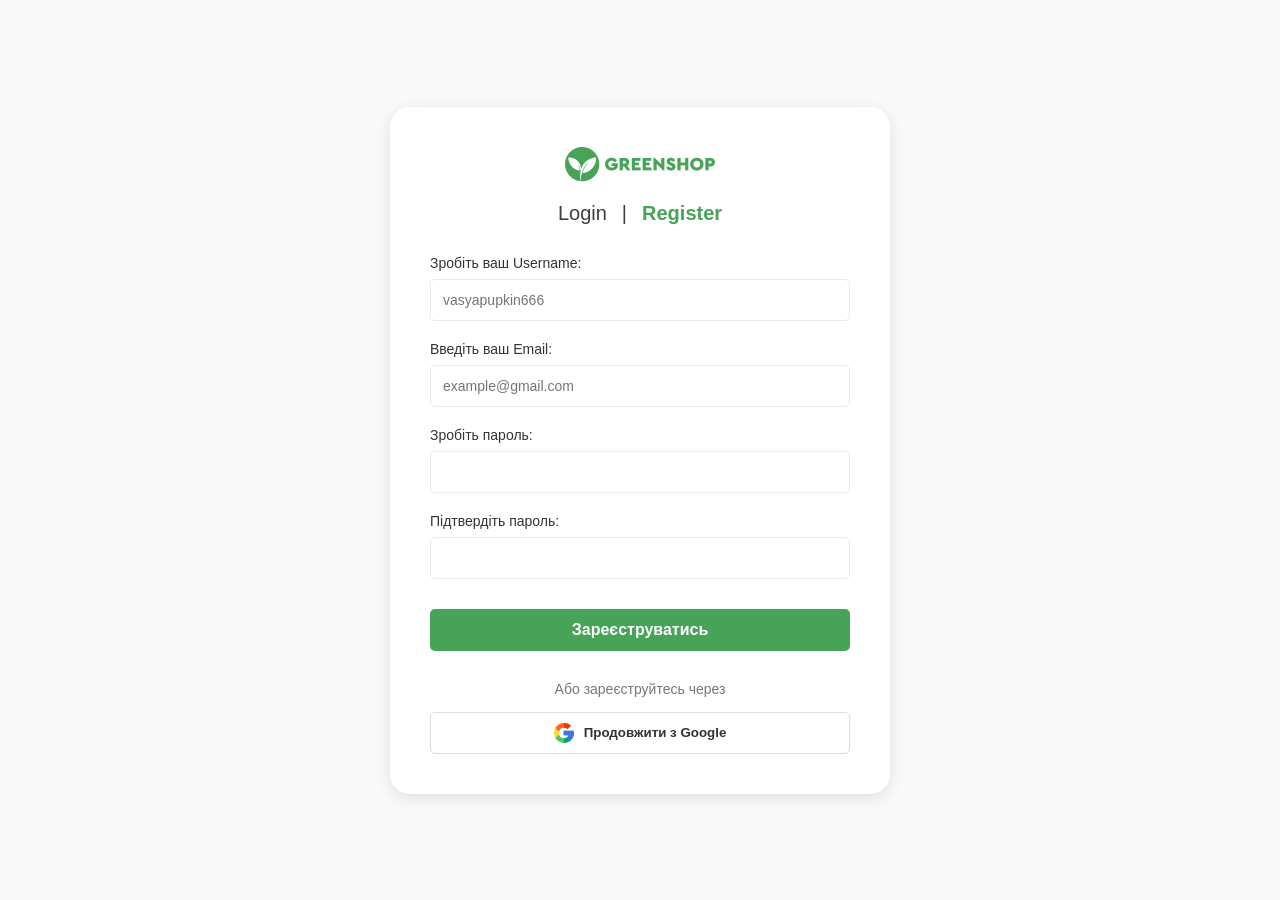
==== register.html @ 5614a02c "first commit" ====
<!DOCTYPE html>
<html lang="uk">
<head>
    <meta charset="UTF-8">
    <meta name="viewport" content="width=device-width, initial-scale=1.0">
    <link rel="stylesheet" href="css/style.css">
    <title>Greenshop - Реєстрація</title> 
</head>
<body class="register-page"> 

    <div class="form-container">
        
        <div class="form-header">
            <div class="logo-container">
                <img src="images/logo.png" alt="logo" style="height: 35px;"> 
            </div>
            
            <nav class="auth-nav">
                <button type="button" class="btn-link">Login</button>
                <span class="divider">|</span>
                <button type="button" class="btn-link btn-link--active">Register</button>
            </nav>
        </div>

        <form action="index.html" class="register-form">
            
            <div class="form-group">
                <label for="username">Зробіть ваш Username:</label>
                <input type="text" id="username" class="input-field" placeholder="vasyapupkin666" required>
            </div>

            <div class="form-group">
                <label for="email">Введіть ваш Email:</label>
                <input type="email" id="email" class="input-field" placeholder="example@gmail.com" required>
            </div>

            <div class="form-group">
                <label for="password">Зробіть пароль:</label>
                <input type="password" id="password" class="input-field">
            </div>

            <div class="form-group">
                <label for="confirm_password">Підтвердіть пароль:</label>
                <input type="password" id="confirm_password" class="input-field">
            </div>

            <button type="submit" class="btn btn-main">Зареєструватись</button>
        </form>

        <div class="social-login">
             <p class="social-text">Або зареєструйтесь через</p>
             <button type="button" class="btn btn-google">
                 <img src="images/google.svg" alt="google-icon">
                 Продовжити з Google
             </button>
        </div>

    </div>

</body>
</html>
---- css/style.css ----
* {
    box-sizing: border-box;
    margin: 0;
    padding: 0;
}

body {
    font-family: 'Cera Pro', sans-serif; 
    color: #3D3D3D;
    background-color: #fff; 
}

.container {
    max-width: 1200px; 
    width: 100%;      
    margin: 0 auto;    
    padding: 0 15px;   
}

.main-header {
    width: 100%;      
    height: 53px;
    margin-top: 25px;
    border-bottom: 1px solid #e5e5e5;
    display: flex;
    align-items: center;
    justify-content: space-between;
}

.logo-col { 
    display: flex;
    align-items: center;
    width: 20%; 
}

.logo-col img {
    height: 34.3px; 
    width: 150px;
}

.nav-col { 
    flex-grow: 1; 
    text-align: center; 
}

.nav-list { 
    list-style: none; 
    display: flex;
    justify-content: center;
    gap: 50px; 
}

.nav-item a {
    text-decoration: none;
    color: #3D3D3D;
    font-size: 16px;
    line-height: 53px; 
    display: block;
    border-bottom: 3px solid transparent; 
    transition: 0.3s;
}

.nav-item.active a {
    font-weight: bold;
    border-bottom: 3px solid #46A358;
}

.actions-col { 
    width: 25%; 
    display: flex;
    align-items: center;
    justify-content: flex-end;
    gap: 30px; 
}

.icon-link {
    text-decoration: none;
    color: #3D3D3D;
    font-size: 20px;
    display: flex;
    align-items: center;
}

.btn-login {
    background-color: #46A358;
    color: white;
    border: none;
    padding: 8px 20px;
    border-radius: 6px;
    cursor: pointer;
    font-size: 16px;
    font-weight: 500;
    text-decoration: none; 
    display: flex;
    align-items: center;
    gap: 5px; 
}

.hero-section {
    width: 100%;
    height: 450px;
    background-color: #F5F5F5;
    margin-top: 12px;
    border-radius: 20px;
    padding: 0;
    padding-left: 40px;
    display: flex;
    align-items: center;
    justify-content: space-between;
}

.hero-text-box { 
    width: 50%; 
    padding-right: 20px;
    z-index: 5; 
}

.sub-title {
    text-transform: uppercase;
    font-size: 14px;
    letter-spacing: 1px;
    margin-bottom: 10px;
    color: #3D3D3D;
    font-weight: 600;
}

.main-title {
    font-size: 70px;
    line-height: 70px;
    font-weight: 900;
    margin-bottom: 15px;
    color: #3D3D3D;
    text-transform: uppercase;
}

.highlight { 
    color: #46A358;
    font-size: 70px;
    font-style: normal;
    font-weight: 900;
    line-height: 70px;
    text-transform: uppercase;
}

.description {
    font-size: 14px;
    color: #727272;
    line-height: 24px;
    margin-bottom: 30px;
    max-width: 90%;
}

.btn-primary {
    background-color: #46A358;
    color: white;
    border: none;
    padding: 12px 28px;
    border-radius: 6px;
    font-weight: bold;
    font-size: 16px;
    cursor: pointer;
    transition: 0.3s;
    text-transform: uppercase;
}

.btn-primary:hover {
    background-color: #3c8f4b;
}

.hero-image-box {
    width: 50%; 
    height: 100%;           
    position: relative;     
    display: flex;
    align-items: flex-end;  
    justify-content: flex-end; 
}

.hero-img-big {
    display: block;
    width: auto; 
    max-height: 100%;
}

.hero-img-small {
    position: absolute;
    z-index: 2;
    width: 135px;
    height: auto;
    
    left: 100px;   
    bottom: 16px;
}


.register-page {
    background-color: #f9f9f9;
    display: flex;
    justify-content: center;
    align-items: center;
    min-height: 100vh;
}

.form-container {
    background: white;
    padding: 40px;
    border-radius: 20px;
    box-shadow: 0 4px 15px rgba(0,0,0,0.1);
    width: 500px; 
    text-align: left;
}

.form-header {
    text-align: center;
    margin-bottom: 30px;
}

.form-header .logo-container {
    display: flex;
    justify-content: center;
    margin-bottom: 20px;
}

.form-header .auth-nav {
    display: flex;
    justify-content: center;
    align-items: center;
    gap: 15px;
}

.btn-link {
    background: none;
    border: none;
    cursor: pointer;
    font-size: 20px;
    font-weight: 500;
    color: #3D3D3D;
    transition: 0.3s;
}

.btn-link:hover {
    color: #46A358;
}

.btn-link--active {
    color: #46A358;
    font-weight: bold;
}

.divider {
    font-size: 20px;
    color: #3D3D3D;
}

.form-group {
    margin-bottom: 20px;
    display: flex;
    flex-direction: column;
}

.form-group label {
    margin-bottom: 8px;
    font-size: 14px;
    color: #333;
}

.input-field {
    padding: 12px;
    border: 1px solid #eaeaea;
    border-radius: 5px;
    font-size: 14px;
    width: 100%;
}

.input-field:focus {
    border-color: #46A358;
    outline: none;
}

.btn-main {
    width: 100%;
    padding: 12px;
    background-color: #46A358;
    color: white;
    border: none;
    border-radius: 5px;
    font-size: 16px;
    font-weight: bold;
    cursor: pointer;
    transition: 0.3s;
    margin-top: 10px;
}

.btn-main:hover {
    background-color: #3c8f4b;
}

.social-login {
    margin-top: 30px;
    text-align: center;
}

.social-text {
    color: #777;
    font-size: 14px;
    margin-bottom: 15px;
}

.btn-google {
    width: 100%; 
    padding: 10px;
    background-color: white;
    border: 1px solid #ddd;
    color: #333;
    display: flex; 
    align-items: center;
    justify-content: center;
    gap: 10px; 
    cursor: pointer;
    border-radius: 5px;
    font-weight: bold; 
    transition: 0.2s;
}

.btn-google:hover {
    background-color: #f1f1f1;
    border-color: #ccc;
}

.btn-google img {
    width: 20px; 
    height: 20px;
    object-fit: contain;
}
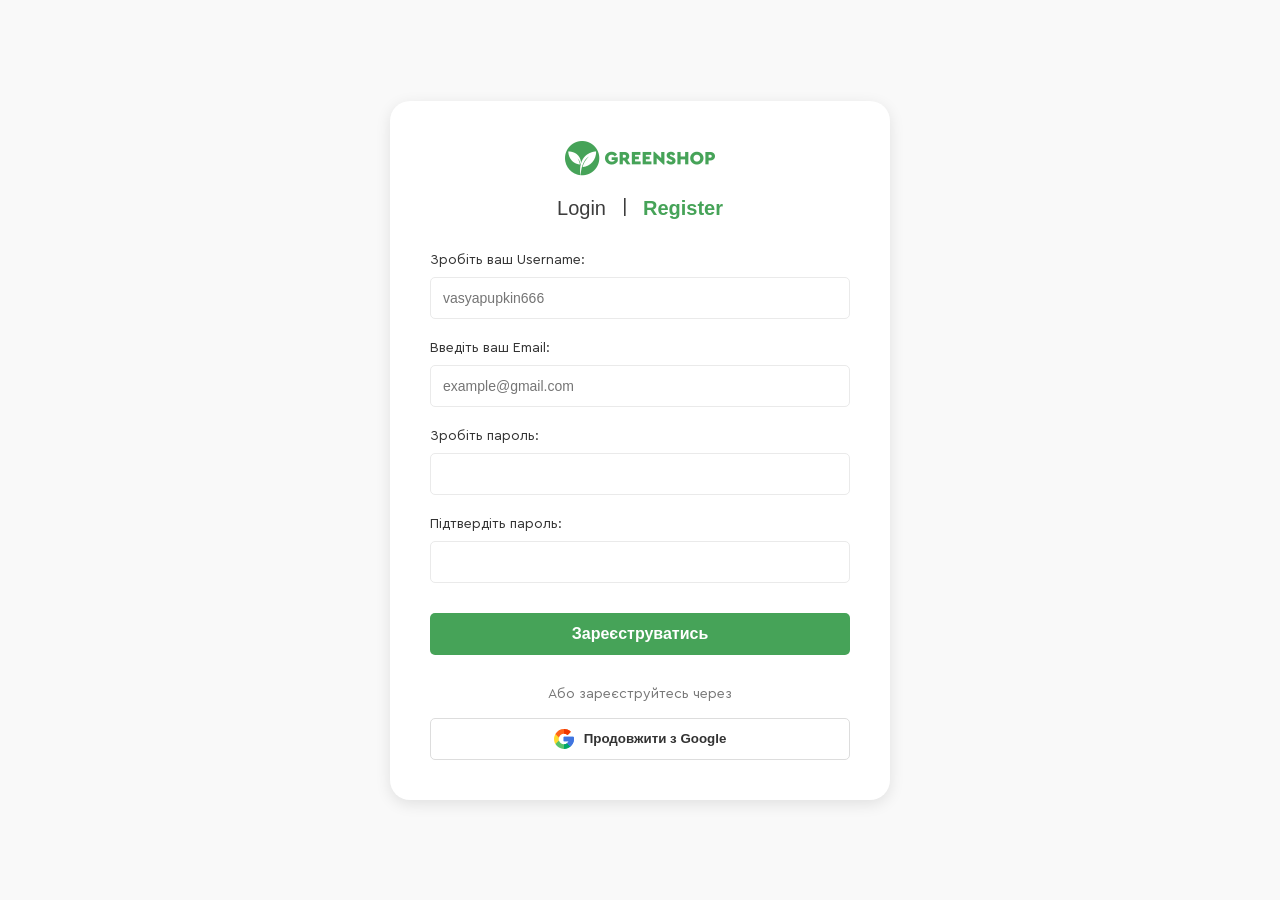
==== commit dcbc316f: "Add files via upload" ====
--- a/register.html
+++ b/register.html
@@ -1,61 +1,61 @@
-<!DOCTYPE html>
-<html lang="uk">
-<head>
-    <meta charset="UTF-8">
-    <meta name="viewport" content="width=device-width, initial-scale=1.0">
-    <link rel="stylesheet" href="css/style.css">
-    <title>Greenshop - Реєстрація</title> 
-</head>
-<body class="register-page"> 
-
-    <div class="form-container">
-        
-        <div class="form-header">
-            <div class="logo-container">
-                <img src="images/logo.png" alt="logo" style="height: 35px;"> 
-            </div>
-            
-            <nav class="auth-nav">
-                <button type="button" class="btn-link">Login</button>
-                <span class="divider">|</span>
-                <button type="button" class="btn-link btn-link--active">Register</button>
-            </nav>
-        </div>
-
-        <form action="index.html" class="register-form">
-            
-            <div class="form-group">
-                <label for="username">Зробіть ваш Username:</label>
-                <input type="text" id="username" class="input-field" placeholder="vasyapupkin666" required>
-            </div>
-
-            <div class="form-group">
-                <label for="email">Введіть ваш Email:</label>
-                <input type="email" id="email" class="input-field" placeholder="example@gmail.com" required>
-            </div>
-
-            <div class="form-group">
-                <label for="password">Зробіть пароль:</label>
-                <input type="password" id="password" class="input-field">
-            </div>
-
-            <div class="form-group">
-                <label for="confirm_password">Підтвердіть пароль:</label>
-                <input type="password" id="confirm_password" class="input-field">
-            </div>
-
-            <button type="submit" class="btn btn-main">Зареєструватись</button>
-        </form>
-
-        <div class="social-login">
-             <p class="social-text">Або зареєструйтесь через</p>
-             <button type="button" class="btn btn-google">
-                 <img src="images/google.svg" alt="google-icon">
-                 Продовжити з Google
-             </button>
-        </div>
-
-    </div>
-
-</body>
+<!DOCTYPE html>
+<html lang="uk">
+<head>
+    <meta charset="UTF-8">
+    <meta name="viewport" content="width=device-width, initial-scale=1.0">
+    <link rel="stylesheet" href="css/style.css">
+    <title>Greenshop - Реєстрація</title> 
+</head>
+<body class="register-page"> 
+
+    <div class="form-container">
+        
+        <div class="form-header">
+            <div class="logo-container">
+                <img src="images/logo.png" alt="logo" style="height: 35px;"> 
+            </div>
+            
+            <nav class="auth-nav">
+                <button type="button" class="btn-link">Login</button>
+                <span class="divider">|</span>
+                <button type="button" class="btn-link btn-link--active">Register</button>
+            </nav>
+        </div>
+
+        <form action="index.html" class="register-form">
+            
+            <div class="form-group">
+                <label for="username">Зробіть ваш Username:</label>
+                <input type="text" id="username" class="input-field" placeholder="vasyapupkin666" required>
+            </div>
+
+            <div class="form-group">
+                <label for="email">Введіть ваш Email:</label>
+                <input type="email" id="email" class="input-field" placeholder="example@gmail.com" required>
+            </div>
+
+            <div class="form-group">
+                <label for="password">Зробіть пароль:</label>
+                <input type="password" id="password" class="input-field">
+            </div>
+
+            <div class="form-group">
+                <label for="confirm_password">Підтвердіть пароль:</label>
+                <input type="password" id="confirm_password" class="input-field">
+            </div>
+
+            <button type="submit" class="btn btn-main">Зареєструватись</button>
+        </form>
+
+        <div class="social-login">
+             <p class="social-text">Або зареєструйтесь через</p>
+             <button type="button" class="btn btn-google">
+                 <img src="images/google.svg" alt="google-icon">
+                 Продовжити з Google
+             </button>
+        </div>
+
+    </div>
+
+</body>
 </html>
--- a/css/style.css
+++ b/css/style.css
@@ -1,334 +1,600 @@
-* {
-    box-sizing: border-box;
-    margin: 0;
-    padding: 0;
-}
-
-body {
-    font-family: 'Cera Pro', sans-serif; 
-    color: #3D3D3D;
-    background-color: #fff; 
-}
-
-.container {
-    max-width: 1200px; 
-    width: 100%;      
-    margin: 0 auto;    
-    padding: 0 15px;   
-}
-
-.main-header {
-    width: 100%;      
-    height: 53px;
-    margin-top: 25px;
-    border-bottom: 1px solid #e5e5e5;
-    display: flex;
-    align-items: center;
-    justify-content: space-between;
-}
-
-.logo-col { 
-    display: flex;
-    align-items: center;
-    width: 20%; 
-}
-
-.logo-col img {
-    height: 34.3px; 
-    width: 150px;
-}
-
-.nav-col { 
-    flex-grow: 1; 
-    text-align: center; 
-}
-
-.nav-list { 
-    list-style: none; 
-    display: flex;
-    justify-content: center;
-    gap: 50px; 
-}
-
-.nav-item a {
-    text-decoration: none;
-    color: #3D3D3D;
-    font-size: 16px;
-    line-height: 53px; 
-    display: block;
-    border-bottom: 3px solid transparent; 
-    transition: 0.3s;
-}
-
-.nav-item.active a {
-    font-weight: bold;
-    border-bottom: 3px solid #46A358;
-}
-
-.actions-col { 
-    width: 25%; 
-    display: flex;
-    align-items: center;
-    justify-content: flex-end;
-    gap: 30px; 
-}
-
-.icon-link {
-    text-decoration: none;
-    color: #3D3D3D;
-    font-size: 20px;
-    display: flex;
-    align-items: center;
-}
-
-.btn-login {
-    background-color: #46A358;
-    color: white;
-    border: none;
-    padding: 8px 20px;
-    border-radius: 6px;
-    cursor: pointer;
-    font-size: 16px;
-    font-weight: 500;
-    text-decoration: none; 
-    display: flex;
-    align-items: center;
-    gap: 5px; 
-}
-
-.hero-section {
-    width: 100%;
-    height: 450px;
-    background-color: #F5F5F5;
-    margin-top: 12px;
-    border-radius: 20px;
-    padding: 0;
-    padding-left: 40px;
-    display: flex;
-    align-items: center;
-    justify-content: space-between;
-}
-
-.hero-text-box { 
-    width: 50%; 
-    padding-right: 20px;
-    z-index: 5; 
-}
-
-.sub-title {
-    text-transform: uppercase;
-    font-size: 14px;
-    letter-spacing: 1px;
-    margin-bottom: 10px;
-    color: #3D3D3D;
-    font-weight: 600;
-}
-
-.main-title {
-    font-size: 70px;
-    line-height: 70px;
-    font-weight: 900;
-    margin-bottom: 15px;
-    color: #3D3D3D;
-    text-transform: uppercase;
-}
-
-.highlight { 
-    color: #46A358;
-    font-size: 70px;
-    font-style: normal;
-    font-weight: 900;
-    line-height: 70px;
-    text-transform: uppercase;
-}
-
-.description {
-    font-size: 14px;
-    color: #727272;
-    line-height: 24px;
-    margin-bottom: 30px;
-    max-width: 90%;
-}
-
-.btn-primary {
-    background-color: #46A358;
-    color: white;
-    border: none;
-    padding: 12px 28px;
-    border-radius: 6px;
-    font-weight: bold;
-    font-size: 16px;
-    cursor: pointer;
-    transition: 0.3s;
-    text-transform: uppercase;
-}
-
-.btn-primary:hover {
-    background-color: #3c8f4b;
-}
-
-.hero-image-box {
-    width: 50%; 
-    height: 100%;           
-    position: relative;     
-    display: flex;
-    align-items: flex-end;  
-    justify-content: flex-end; 
-}
-
-.hero-img-big {
-    display: block;
-    width: auto; 
-    max-height: 100%;
-}
-
-.hero-img-small {
-    position: absolute;
-    z-index: 2;
-    width: 135px;
-    height: auto;
-    
-    left: 100px;   
-    bottom: 16px;
-}
-
-
-.register-page {
-    background-color: #f9f9f9;
-    display: flex;
-    justify-content: center;
-    align-items: center;
-    min-height: 100vh;
-}
-
-.form-container {
-    background: white;
-    padding: 40px;
-    border-radius: 20px;
-    box-shadow: 0 4px 15px rgba(0,0,0,0.1);
-    width: 500px; 
-    text-align: left;
-}
-
-.form-header {
-    text-align: center;
-    margin-bottom: 30px;
-}
-
-.form-header .logo-container {
-    display: flex;
-    justify-content: center;
-    margin-bottom: 20px;
-}
-
-.form-header .auth-nav {
-    display: flex;
-    justify-content: center;
-    align-items: center;
-    gap: 15px;
-}
-
-.btn-link {
-    background: none;
-    border: none;
-    cursor: pointer;
-    font-size: 20px;
-    font-weight: 500;
-    color: #3D3D3D;
-    transition: 0.3s;
-}
-
-.btn-link:hover {
-    color: #46A358;
-}
-
-.btn-link--active {
-    color: #46A358;
-    font-weight: bold;
-}
-
-.divider {
-    font-size: 20px;
-    color: #3D3D3D;
-}
-
-.form-group {
-    margin-bottom: 20px;
-    display: flex;
-    flex-direction: column;
-}
-
-.form-group label {
-    margin-bottom: 8px;
-    font-size: 14px;
-    color: #333;
-}
-
-.input-field {
-    padding: 12px;
-    border: 1px solid #eaeaea;
-    border-radius: 5px;
-    font-size: 14px;
-    width: 100%;
-}
-
-.input-field:focus {
-    border-color: #46A358;
-    outline: none;
-}
-
-.btn-main {
-    width: 100%;
-    padding: 12px;
-    background-color: #46A358;
-    color: white;
-    border: none;
-    border-radius: 5px;
-    font-size: 16px;
-    font-weight: bold;
-    cursor: pointer;
-    transition: 0.3s;
-    margin-top: 10px;
-}
-
-.btn-main:hover {
-    background-color: #3c8f4b;
-}
-
-.social-login {
-    margin-top: 30px;
-    text-align: center;
-}
-
-.social-text {
-    color: #777;
-    font-size: 14px;
-    margin-bottom: 15px;
-}
-
-.btn-google {
-    width: 100%; 
-    padding: 10px;
-    background-color: white;
-    border: 1px solid #ddd;
-    color: #333;
-    display: flex; 
-    align-items: center;
-    justify-content: center;
-    gap: 10px; 
-    cursor: pointer;
-    border-radius: 5px;
-    font-weight: bold; 
-    transition: 0.2s;
-}
-
-.btn-google:hover {
-    background-color: #f1f1f1;
-    border-color: #ccc;
-}
-
-.btn-google img {
-    width: 20px; 
-    height: 20px;
-    object-fit: contain;
+@font-face {
+    font-family: 'Cera Pro';
+    src: url('../fonts/CeraPro-Regular.woff2') format('woff2'),
+         url('../fonts/CeraPro-Regular.woff') format('woff');
+    font-weight: normal;
+    font-style: normal;
+}
+
+@font-face {
+    font-family: 'Cera Pro';
+    src: url('../fonts/CeraPro-Bold.woff2') format('woff2'),
+         url('../fonts/CeraPro-Bold.woff') format('woff');
+    font-weight: bold;
+    font-style: normal;
+}
+
+@font-face {
+    font-family: 'Cera Pro';
+    src: url('../fonts/CeraPro-Black.woff2') format('woff2'),
+         url('../fonts/CeraPro-Black.woff') format('woff');
+    font-weight: 900;
+    font-style: normal;
+}
+
+* {
+    box-sizing: border-box;
+    margin: 0;
+    padding: 0;
+}
+
+body {
+    font-family: 'Cera Pro', sans-serif; 
+    color: #3D3D3D;
+    background-color: #fff; 
+}
+
+.container {
+    max-width: 1200px; 
+    width: 100%;      
+    margin: 0 auto;    
+    padding: 0 15px;   
+}
+
+.main-header {
+    width: 100%;      
+    height: 53px;
+    margin-top: 25px;
+    border-bottom: 1px solid #e5e5e5;
+    display: flex;
+    align-items: center;
+    justify-content: space-between;
+}
+
+.logo-col { 
+    display: flex;
+    align-items: center;
+    width: 20%; 
+}
+
+.logo-col img {
+    height: 34.3px; 
+    width: 150px;
+}
+
+.nav-col { 
+    flex-grow: 1; 
+    text-align: center; 
+}
+
+.nav-list { 
+    list-style: none; 
+    display: flex;
+    justify-content: center;
+    gap: 50px; 
+}
+
+.nav-item a {
+    text-decoration: none;
+    color: #3D3D3D;
+    font-size: 16px;
+    line-height: 53px; 
+    display: block;
+    border-bottom: 3px solid transparent; 
+    transition: 0.3s;
+}
+
+.nav-item.active a {
+    font-weight: bold;
+    border-bottom: 3px solid #46A358;
+}
+
+.actions-col { 
+    width: 25%; 
+    display: flex;
+    align-items: center;
+    justify-content: flex-end;
+    gap: 30px; 
+}
+
+.icon-link {
+    text-decoration: none;
+    color: #3D3D3D;
+    font-size: 20px;
+    display: flex;
+    align-items: center;
+}
+
+.btn-login {
+    background-color: #46A358;
+    color: white;
+    border: none;
+    padding: 8px 20px;
+    border-radius: 6px;
+    cursor: pointer;
+    font-size: 16px;
+    font-weight: 500;
+    text-decoration: none; 
+    display: flex;
+    align-items: center;
+    gap: 5px; 
+}
+
+.hero-section {
+    width: 100%;
+    height: 450px;
+    background-color: #F5F5F5;
+    margin-top: 12px;
+    border-radius: 20px;
+    padding: 0;
+    padding-left: 40px;
+    display: flex;
+    align-items: center;
+    justify-content: space-between;
+}
+
+.hero-text-box { 
+    width: 50%; 
+    padding-right: 20px;
+    z-index: 5; 
+}
+
+.sub-title {
+    text-transform: uppercase;
+    font-size: 14px;
+    letter-spacing: 1px;
+    margin-bottom: 10px;
+    color: #3D3D3D;
+    font-weight: 600;
+}
+
+.main-title {
+    font-size: 70px;
+    line-height: 70px;
+    font-weight: 900;
+    margin-bottom: 15px;
+    color: #3D3D3D;
+    text-transform: uppercase;
+}
+
+.highlight { 
+    color: #46A358;
+    font-size: 70px;
+    font-style: normal;
+    font-weight: 900;
+    line-height: 70px;
+    text-transform: uppercase;
+}
+
+.description {
+    font-size: 14px;
+    color: #727272;
+    line-height: 24px;
+    margin-bottom: 30px;
+    max-width: 90%;
+}
+
+.btn-primary {
+    background-color: #46A358;
+    color: white;
+    border: none;
+    padding: 12px 28px;
+    border-radius: 6px;
+    font-weight: bold;
+    font-size: 16px;
+    cursor: pointer;
+    transition: 0.3s;
+    text-transform: uppercase;
+}
+
+.btn-primary:hover {
+    background-color: #3c8f4b;
+}
+
+.hero-image-box {
+    width: 50%; 
+    height: 100%;           
+    position: relative;     
+    display: flex;
+    align-items: flex-end;  
+    justify-content: flex-end; 
+}
+
+.hero-img-big {
+    display: block;
+    width: auto; 
+    max-height: 100%;
+}
+
+.hero-img-small {
+    position: absolute;
+    z-index: 2;
+    width: 135px;
+    height: auto;
+    
+    left: 100px;   
+    bottom: 16px;
+}
+
+
+.register-page {
+    background-color: #f9f9f9;
+    display: flex;
+    justify-content: center;
+    align-items: center;
+    min-height: 100vh;
+}
+
+.form-container {
+    background: white;
+    padding: 40px;
+    border-radius: 20px;
+    box-shadow: 0 4px 15px rgba(0,0,0,0.1);
+    width: 500px; 
+    text-align: left;
+}
+
+.form-header {
+    text-align: center;
+    margin-bottom: 30px;
+}
+
+.form-header .logo-container {
+    display: flex;
+    justify-content: center;
+    margin-bottom: 20px;
+}
+
+.form-header .auth-nav {
+    display: flex;
+    justify-content: center;
+    align-items: center;
+    gap: 15px;
+}
+
+.btn-link {
+    background: none;
+    border: none;
+    cursor: pointer;
+    font-size: 20px;
+    font-weight: 500;
+    color: #3D3D3D;
+    transition: 0.3s;
+}
+
+.btn-link:hover {
+    color: #46A358;
+}
+
+.btn-link--active {
+    color: #46A358;
+    font-weight: bold;
+}
+
+.divider {
+    font-size: 20px;
+    color: #3D3D3D;
+}
+
+.form-group {
+    margin-bottom: 20px;
+    display: flex;
+    flex-direction: column;
+}
+
+.form-group label {
+    margin-bottom: 8px;
+    font-size: 14px;
+    color: #333;
+}
+
+.input-field {
+    padding: 12px;
+    border: 1px solid #eaeaea;
+    border-radius: 5px;
+    font-size: 14px;
+    width: 100%;
+}
+
+.input-field:focus {
+    border-color: #46A358;
+    outline: none;
+}
+
+.btn-main {
+    width: 100%;
+    padding: 12px;
+    background-color: #46A358;
+    color: white;
+    border: none;
+    border-radius: 5px;
+    font-size: 16px;
+    font-weight: bold;
+    cursor: pointer;
+    transition: 0.3s;
+    margin-top: 10px;
+}
+
+.btn-main:hover {
+    background-color: #3c8f4b;
+}
+
+.social-login {
+    margin-top: 30px;
+    text-align: center;
+}
+
+.social-text {
+    color: #777;
+    font-size: 14px;
+    margin-bottom: 15px;
+}
+
+.btn-google {
+    width: 100%; 
+    padding: 10px;
+    background-color: white;
+    border: 1px solid #ddd;
+    color: #333;
+    display: flex; 
+    align-items: center;
+    justify-content: center;
+    gap: 10px; 
+    cursor: pointer;
+    border-radius: 5px;
+    font-weight: bold; 
+    transition: 0.2s;
+}
+
+.btn-google:hover {
+    background-color: #f1f1f1;
+    border-color: #ccc;
+}
+
+.btn-google img {
+    width: 20px; 
+    height: 20px;
+    object-fit: contain;
+}
+
+.shop-page-wrapper {
+    margin-top: 40px;
+    margin-bottom: 50px;
+    width: 100%;
+    overflow: hidden; 
+}
+
+.sidebar {
+    width: 25%;
+    float: left; 
+    padding-right: 20px;
+}
+
+.sidebar-block {
+    margin-bottom: 30px;
+}
+
+.sidebar-title {
+    font-weight: bold;
+    font-size: 18px;
+    margin-bottom: 15px;
+    color: #3D3D3D;
+}
+
+.category-list {
+    list-style: none;
+    padding-left: 10px;
+}
+
+.cat-item {
+    display: flex;
+    justify-content: space-between;
+    padding: 8px 0;
+    font-size: 15px;
+    color: #3D3D3D;
+    cursor: pointer;
+    transition: 0.3s;
+}
+
+.cat-item:hover, .cat-item.active {
+    color: #46A358;
+    font-weight: bold;
+}
+
+.price-slider-visual {
+    position: relative;
+    height: 5px;
+    background: #e5e5e5;
+    margin: 20px 0;
+    border-radius: 5px;
+}
+
+.slider-range {
+    position: absolute;
+    left: 10%;
+    width: 50%;
+    height: 100%;
+    background: #46A358;
+}
+
+.slider-handle {
+    width: 15px;
+    height: 15px;
+    background: #46A358;
+    border: 3px solid white;
+    border-radius: 50%;
+    position: absolute;
+    top: -5px;
+    box-shadow: 0 0 2px rgba(0,0,0,0.3);
+    cursor: pointer;
+}
+.slider-handle.left { left: 10%; }
+.slider-handle.right { left: 60%; }
+
+.price-text {
+    margin-bottom: 15px;
+    font-size: 15px;
+}
+.price-text span {
+    color: #46A358;
+    font-weight: bold;
+}
+.btn-filter {
+    padding: 8px 25px;
+}
+
+.size-list {
+    list-style: none;
+    padding-left: 10px;
+}
+.size-item {
+    margin-bottom: 10px;
+    font-size: 15px;
+    color: #3D3D3D;
+}
+.size-item label {
+    display: flex;
+    justify-content: space-between;
+    cursor: pointer;
+}
+
+.sale-banner {
+    background: linear-gradient(180deg, rgba(70,163,88,0.1) 0%, rgba(70,163,88,0.05) 100%);
+    text-align: center;
+    padding: 0;
+}
+.sale-banner img {
+    max-width: 100%;
+    display: block;
+}
+
+.product-listing {
+    width: 75%;
+    float: right; 
+    padding-left: 30px;
+}
+
+.shop-header {
+    display: flex;
+    justify-content: space-between;
+    margin-bottom: 30px;
+}
+
+.shop-tabs {
+    list-style: none;
+    display: flex;
+    gap: 30px;
+}
+.shop-tabs li {
+    font-size: 16px;
+    cursor: pointer;
+    padding-bottom: 5px;
+}
+.shop-tabs li.active {
+    color: #46A358;
+    font-weight: bold;
+    border-bottom: 2px solid #46A358;
+}
+.sort-by select {
+    border: none;
+    font-family: inherit;
+    color: #3D3D3D;
+    font-weight: bold;
+}
+
+.product-grid {
+    font-size: 0; 
+    margin-left: -15px; 
+    margin-right: -15px;
+}
+
+.product-card {
+    
+    display: inline-block;
+    
+    width: 33.33%; 
+    vertical-align: top; 
+    font-size: 16px; 
+    padding: 0 15px;
+    margin-bottom: 40px;
+    box-sizing: border-box;
+}
+
+.product-img-box {
+    background-color: #FBFBFB;
+    border-top-left-radius: 5px;
+    border-top-right-radius: 5px;
+    height: 250px;
+    display: flex;
+    align-items: center;
+    justify-content: center;
+    position: relative;
+    transition: 0.3s;
+    border-bottom: 1px solid transparent;
+}
+
+.product-card:hover .product-img-box {
+    border-bottom: 1px solid #46A358;
+}
+
+.product-img-box img {
+    max-width: 100%;
+    max-height: 100%;
+}
+
+.product-name {
+    font-size: 16px;
+    font-weight: normal;
+    color: #3D3D3D;
+    margin-top: 12px;
+    margin-bottom: 6px;
+}
+
+.product-price {
+    font-weight: bold;
+    color: #46A358;
+    font-size: 18px;
+}
+
+.old-price {
+    color: #A5A5A5;
+    text-decoration: line-through;
+    font-size: 14px;
+    margin-left: 10px;
+    font-weight: normal;
+}
+
+.discount-badge {
+    background-color: #46A358;
+    color: white;
+    font-size: 12px;
+    padding: 4px 8px;
+    position: absolute;
+    top: 15px;
+    left: 0;
+}
+
+.pagination {
+    text-align: right;
+    padding-top: 20px;
+}
+.page-link {
+    display: inline-block;
+    width: 35px;
+    height: 35px;
+    line-height: 35px;
+    text-align: center;
+    border: 1px solid #E5E5E5;
+    border-radius: 4px;
+    margin-left: 8px;
+    text-decoration: none;
+    color: #3D3D3D;
+    font-size: 16px;
+    font-weight: bold;
+    transition: 0.3s;
+}
+.page-link:hover, .page-link.active {
+    background-color: #46A358;
+    color: white;
+    border-color: #46A358;
 }
